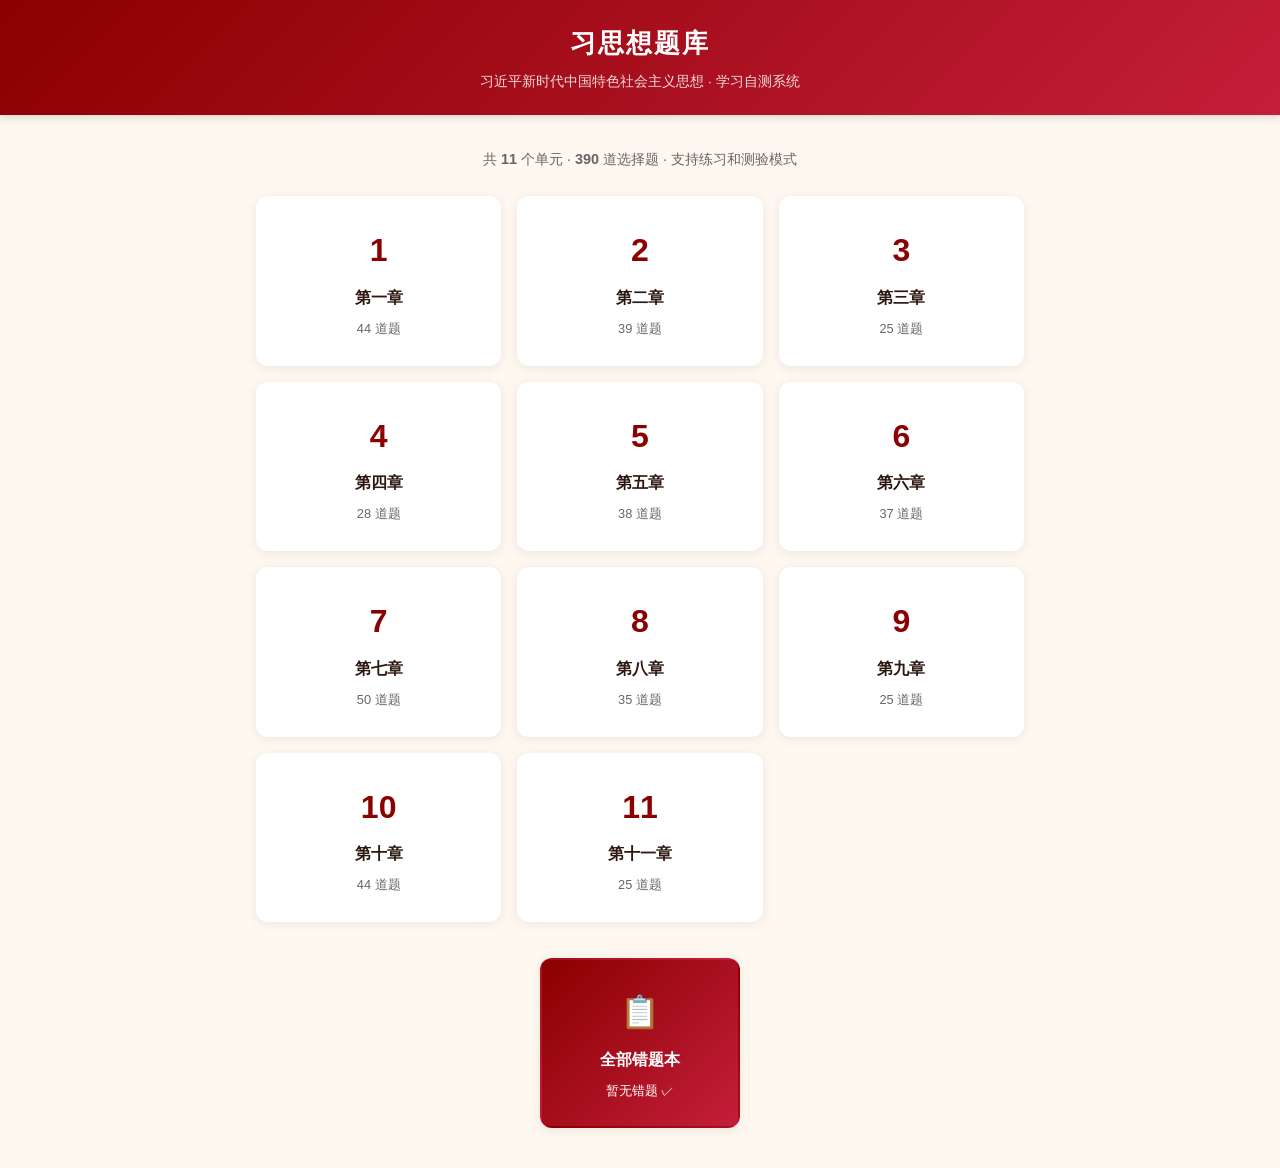
==== 题库/index.html @ 3ada2ca5 "VIP密码保护 + 可收缩标题栏" ====
<!DOCTYPE html>
<html lang="zh-CN">
<head>
<meta charset="UTF-8">
<meta name="viewport" content="width=device-width, initial-scale=1.0">
<title>习思想题库</title>
<link rel="stylesheet" href="css/style.css">
</head>
<body>

<header class="app-header">
  <h1>习思想题库</h1>
  <div class="subtitle">习近平新时代中国特色社会主义思想 · 学习自测系统</div>
</header>

<div class="container">
  <div style="text-align:center;padding:12px 0 4px;color:#666;font-size:0.9rem">
    共 <strong>11</strong> 个单元 · <strong id="total-count">--</strong> 道选择题 · 支持练习和测验模式
  </div>

  <div class="unit-grid" id="unit-grid"></div>

  <div style="text-align:center;margin-top:16px">
    <a href="wrong-book.html?unit=all" class="unit-card special" style="display:inline-block;min-width:200px">
      <div class="unit-num">📋</div>
      <div class="unit-title">全部错题本</div>
      <div class="unit-count" id="wrong-count">查看所有单元的错题</div>
    </a>
  </div>
</div>

<script src="js/data.js"></script>
<script src="js/app.js"></script>
<script>
// Count total questions
let total = 0;
UNITS.forEach(u => total += u.questions.length);
$('#total-count').textContent = total;

// Render unit cards
const grid = $('#unit-grid');
UNITS.forEach(unit => {
  const card = document.createElement('a');
  card.className = 'unit-card';
  card.href = 'unit.html?unit=' + unit.id;
  card.innerHTML = `
    <div class="unit-num">${unit.id}</div>
    <div class="unit-title">${unit.name}</div>
    <div class="unit-count">${unit.questions.length} 道题</div>
  `;
  grid.appendChild(card);
});

// Update wrong count
const allWrong = getAllWrongQuestions();
const wc = $('#wrong-count');
if (allWrong.length > 0) {
  wc.textContent = allWrong.length + ' 道错题待复习';
  wc.style.color = '#ff6b6b';
} else {
  wc.textContent = '暂无错题 ✓';
}
</script>

</body>
</html>
---- 题库/css/style.css ----
/* === 习思想题库系统 - 全局样式 === */

:root {
  --primary: #8B0000;
  --primary-light: #C41E3A;
  --gold: #DAA520;
  --gold-light: #F0E68C;
  --bg: #FFF8F0;
  --card-bg: #FFFFFF;
  --text: #2C1810;
  --text-light: #666;
  --border: #E0D5C1;
  --success: #2E7D32;
  --error: #C62828;
  --shadow: 0 2px 12px rgba(0,0,0,0.08);
  --radius: 12px;
}

* { margin: 0; padding: 0; box-sizing: border-box; }

body {
  font-family: "Microsoft YaHei", "PingFang SC", "Hiragino Sans GB", "Noto Sans SC", sans-serif;
  background: var(--bg);
  color: var(--text);
  min-height: 100vh;
  line-height: 1.8;
  font-size: 17px;
}

/* === Header === */
.app-header {
  background: linear-gradient(135deg, var(--primary), var(--primary-light));
  color: #fff;
  padding: 20px 0;
  text-align: center;
  box-shadow: 0 2px 8px rgba(0,0,0,0.15);
  position: sticky;
  top: 0;
  z-index: 100;
}

.app-header h1 {
  font-size: 1.6rem;
  font-weight: 700;
  letter-spacing: 2px;
}

.app-header .subtitle {
  font-size: 0.85rem;
  opacity: 0.85;
  margin-top: 4px;
}

.header-content {
  display: flex;
  align-items: center;
  justify-content: center;
  gap: 12px;
  padding: 0 16px;
}

.header-toggle {
  background: rgba(255,255,255,0.2);
  border: 1px solid rgba(255,255,255,0.3);
  color: #fff;
  width: 28px; height: 28px;
  border-radius: 50%;
  cursor: pointer;
  font-size: 0.75rem;
  line-height: 1;
  flex-shrink: 0;
  transition: all 0.3s;
}
.header-toggle:hover { background: rgba(255,255,255,0.35); }

.app-header.collapsed { padding: 6px 0; }
.app-header.collapsed h1 { font-size: 1rem; }
.app-header.collapsed .subtitle { display: none; }
.app-header.collapsed .header-toggle { transform: rotate(180deg); }

/* === Navigation === */
.nav-bar {
  display: flex;
  align-items: center;
  gap: 12px;
  padding: 10px 16px;
  background: #fff;
  border-bottom: 1px solid var(--border);
  position: sticky;
  top: 76px;
  z-index: 99;
}

.nav-back {
  color: var(--primary);
  text-decoration: none;
  font-size: 0.95rem;
  display: flex;
  align-items: center;
  gap: 4px;
  cursor: pointer;
  border: none;
  background: none;
  font-family: inherit;
}

.nav-back:hover { opacity: 0.7; }

/* === Container === */
.container {
  max-width: 800px;
  margin: 0 auto;
  padding: 20px 16px 40px;
}

/* === Unit Cards === */
.unit-grid {
  display: grid;
  grid-template-columns: repeat(auto-fill, minmax(220px, 1fr));
  gap: 16px;
  padding: 20px 0;
}

.unit-card {
  background: var(--card-bg);
  border-radius: var(--radius);
  padding: 24px 20px;
  text-align: center;
  box-shadow: var(--shadow);
  cursor: pointer;
  transition: transform 0.2s, box-shadow 0.2s;
  border: 2px solid transparent;
  text-decoration: none;
  color: var(--text);
  display: block;
}

.unit-card:hover {
  transform: translateY(-3px);
  box-shadow: 0 6px 20px rgba(0,0,0,0.12);
  border-color: var(--primary-light);
}

.unit-card .unit-num {
  font-size: 2rem;
  font-weight: 700;
  color: var(--primary);
  margin-bottom: 4px;
}

.unit-card .unit-title {
  font-size: 1rem;
  font-weight: 600;
  margin-bottom: 4px;
}

.unit-card .unit-count {
  font-size: 0.8rem;
  color: var(--text-light);
}

.unit-card.special {
  background: linear-gradient(135deg, var(--primary), var(--primary-light));
  color: #fff;
  border-color: transparent;
}

.unit-card.special .unit-num,
.unit-card.special .unit-title,
.unit-card.special .unit-count {
  color: #fff;
}

/* VIP cards */
.unit-card.vip-card {
  border-color: #B71C1C;
  background: linear-gradient(135deg, #FFF8F8, #FFEBEE);
}
.unit-card.vip-card:hover {
  border-color: #8B0000;
  box-shadow: 0 4px 16px rgba(139, 0, 0, 0.15);
}
.unit-card .vip-num {
  background: linear-gradient(135deg, #8B0000, #C41E3A);
  color: #fff;
}

/* === Mode Selection === */
.mode-select {
  display: flex;
  gap: 12px;
  flex-wrap: wrap;
  margin-bottom: 24px;
}

.mode-btn {
  flex: 1;
  min-width: 120px;
  padding: 14px 20px;
  border: 2px solid var(--border);
  border-radius: var(--radius);
  background: var(--card-bg);
  font-size: 1rem;
  font-weight: 600;
  cursor: pointer;
  transition: all 0.2s;
  text-align: center;
  font-family: inherit;
  color: var(--text);
}

.mode-btn:hover {
  border-color: var(--primary-light);
  background: #FFF5F5;
}

.mode-btn.active {
  background: var(--primary);
  color: #fff;
  border-color: var(--primary);
}

.mode-btn .icon { font-size: 1.4rem; display: block; margin-bottom: 4px; }

/* === Question Card === */
.question-card {
  background: var(--card-bg);
  border-radius: var(--radius);
  padding: 24px;
  margin-bottom: 16px;
  box-shadow: var(--shadow);
}

.question-num {
  display: inline-block;
  background: var(--primary);
  color: #fff;
  padding: 4px 12px;
  border-radius: 20px;
  font-size: 0.85rem;
  margin-bottom: 12px;
}

.question-text {
  font-size: 1.1rem;
  font-weight: 500;
  margin-bottom: 20px;
  line-height: 1.8;
}

/* === Options === */
.options-list {
  list-style: none;
}

.option-item {
  display: flex;
  align-items: flex-start;
  gap: 12px;
  padding: 14px 16px;
  margin-bottom: 10px;
  border: 2px solid var(--border);
  border-radius: 10px;
  cursor: pointer;
  transition: all 0.2s;
  user-select: none;
}

.option-item:hover {
  background: #FFF5F5;
  border-color: var(--primary-light);
}

.option-item.selected {
  background: #FFF0F0;
  border-color: var(--primary);
}

.option-item.correct {
  background: #E8F5E9;
  border-color: var(--success);
  color: #1B5E20;
}

.option-item.wrong {
  background: #FFEBEE;
  border-color: var(--error);
  color: #B71C1C;
}

.option-item.disabled {
  pointer-events: none;
  opacity: 0.85;
}

.option-letter {
  width: 32px;
  height: 32px;
  border-radius: 50%;
  background: #F5F5F5;
  display: flex;
  align-items: center;
  justify-content: center;
  font-weight: 700;
  font-size: 0.9rem;
  flex-shrink: 0;
}

.option-item.selected .option-letter { background: var(--primary); color: #fff; }
.option-item.correct .option-letter { background: var(--success); color: #fff; }
.option-item.wrong .option-letter { background: var(--error); color: #fff; }

.option-text { flex: 1; padding-top: 4px; }

/* === Feedback === */
.feedback {
  padding: 12px 16px;
  border-radius: 8px;
  margin-top: 16px;
  font-weight: 600;
  display: none;
}

.feedback.show { display: block; }

.feedback.correct-fb {
  background: #E8F5E9;
  color: #2E7D32;
  border-left: 4px solid var(--success);
}

.feedback.wrong-fb {
  background: #FFEBEE;
  color: #C62828;
  border-left: 4px solid var(--error);
}

/* === Bottom Bar === */
.bottom-bar {
  display: flex;
  justify-content: space-between;
  align-items: center;
  padding: 16px 0;
  gap: 12px;
}

.btn {
  display: inline-flex;
  align-items: center;
  justify-content: center;
  gap: 6px;
  padding: 12px 28px;
  border: none;
  border-radius: 8px;
  font-size: 1rem;
  font-weight: 600;
  cursor: pointer;
  transition: all 0.2s;
  font-family: inherit;
}

.btn-primary {
  background: var(--primary);
  color: #fff;
}

.btn-primary:hover { background: var(--primary-light); }

.btn-outline {
  background: #fff;
  color: var(--primary);
  border: 2px solid var(--primary);
}

.btn-outline:hover { background: #FFF5F5; }

.btn:disabled {
  opacity: 0.5;
  cursor: not-allowed;
}

/* === Progress Bar === */
.progress-bar {
  width: 100%;
  height: 6px;
  background: var(--border);
  border-radius: 3px;
  margin-bottom: 20px;
  overflow: hidden;
}

.progress-fill {
  height: 100%;
  background: linear-gradient(90deg, var(--primary), var(--primary-light));
  border-radius: 3px;
  transition: width 0.3s;
}

.progress-text {
  text-align: center;
  font-size: 0.85rem;
  color: var(--text-light);
  margin-bottom: 12px;
}

/* === Result Summary === */
.result-card {
  background: var(--card-bg);
  border-radius: var(--radius);
  padding: 32px;
  text-align: center;
  box-shadow: var(--shadow);
  margin-bottom: 20px;
}

.result-score {
  font-size: 4rem;
  font-weight: 700;
  color: var(--primary);
  margin: 16px 0;
}

.result-detail {
  display: grid;
  grid-template-columns: repeat(3, 1fr);
  gap: 12px;
  margin: 20px 0;
}

.result-item {
  padding: 12px;
  border-radius: 8px;
  background: #F8F8F8;
}

.result-item .num {
  font-size: 1.5rem;
  font-weight: 700;
}

.result-item .label {
  font-size: 0.9rem;
  color: var(--text-light);
}

/* === Sidebar === */
.layout {
  display: flex;
  gap: 20px;
  max-width: 1100px;
  margin: 0 auto;
  padding: 20px 16px 40px;
}

.main-area {
  flex: 1;
  min-width: 0;
}

.sidebar {
  width: 260px;
  flex-shrink: 0;
  position: sticky;
  top: 140px;
  align-self: flex-start;
  max-height: calc(100vh - 160px);
  overflow-y: auto;
  background: var(--card-bg);
  border-radius: var(--radius);
  box-shadow: var(--shadow);
  padding: 12px;
  transition: width 0.3s;
}

.sidebar.collapsed {
  width: 44px;
  padding: 8px;
}

.sidebar-toggle {
  display: flex;
  align-items: center;
  justify-content: space-between;
  cursor: pointer;
  padding: 4px 0 8px;
  font-weight: 700;
  font-size: 0.95rem;
  color: var(--primary);
  user-select: none;
}

.sidebar.collapsed .sidebar-toggle span { display: none; }
.sidebar.collapsed .sidebar-grid { display: none; }

.sidebar-grid {
  display: grid;
  grid-template-columns: repeat(5, 1fr);
  gap: 6px;
}

.sidebar-num {
  aspect-ratio: 1;
  display: flex;
  align-items: center;
  justify-content: center;
  border-radius: 6px;
  cursor: pointer;
  font-size: 0.82rem;
  font-weight: 600;
  border: 2px solid var(--border);
  transition: all 0.15s;
  background: #fafafa;
}

.sidebar-num:hover { border-color: var(--primary-light); background: #FFF5F5; }
.sidebar-num.current { background: var(--primary); color: #fff; border-color: var(--primary); }
.sidebar-num.answered { background: #E8F5E9; border-color: var(--success); color: #2E7D32; }
.sidebar-num.skipped { background: #FFF8E1; border-color: #F9A825; color: #F57F17; }

.sidebar-legend {
  display: flex;
  gap: 12px;
  margin-top: 8px;
  font-size: 0.75rem;
  flex-wrap: wrap;
}

.sidebar-legend span { display: flex; align-items: center; gap: 3px; }

.legend-dot {
  width: 12px; height: 12px; border-radius: 3px; display: inline-block;
}
.legend-dot.cur { background: var(--primary); }
.legend-dot.ans { background: #E8F5E9; border: 1px solid var(--success); }
.legend-dot.skip { background: #FFF8E1; border: 1px solid #F9A825; }
.legend-dot.unans { background: #fafafa; border: 1px solid var(--border); }

/* === Multi-select checkmark === */
.option-item .checkmark {
  width: 20px; height: 20px;
  border: 2px solid #ccc;
  border-radius: 4px;
  display: flex; align-items: center; justify-content: center;
  flex-shrink: 0;
  transition: all 0.2s;
  margin-right: 4px;
}

.option-item.selected .checkmark {
  background: var(--primary);
  border-color: var(--primary);
}

.option-item.selected .checkmark::after {
  content: '✓';
  color: #fff;
  font-size: 0.8rem;
  font-weight: 700;
}

.option-item.correct .checkmark {
  background: var(--success);
  border-color: var(--success);
}

.option-item.correct .checkmark::after {
  content: '✓';
  color: #fff;
  font-size: 0.8rem;
}

.option-item.wrong .checkmark {
  background: var(--error);
  border-color: var(--error);
}

/* === Question type badge === */
.type-badge {
  display: inline-block;
  padding: 2px 10px;
  border-radius: 12px;
  font-size: 0.8rem;
  font-weight: 600;
  margin-left: 8px;
}

.type-badge.single { background: #E3F2FD; color: #1565C0; }
.type-badge.multi { background: #FCE4EC; color: #C62828; }

/* === Sidebar responsive === */
@media (max-width: 768px) {
  .layout { flex-direction: column; }
  .sidebar {
    position: static;
    width: 100% !important;
    max-height: none;
    order: -1;
  }
  .sidebar-grid { grid-template-columns: repeat(8, 1fr); }
  .sidebar.collapsed .sidebar-grid { display: grid; }
}

/* === Wrong Book === */
.wrong-list {
  list-style: none;
}

.wrong-item {
  background: var(--card-bg);
  border-radius: var(--radius);
  padding: 16px 20px;
  margin-bottom: 10px;
  box-shadow: var(--shadow);
  cursor: pointer;
  transition: all 0.2s;
  display: flex;
  align-items: center;
  gap: 12px;
}

.wrong-item:hover {
  background: #FFF5F5;
  transform: translateX(4px);
}

.wrong-item .w-icon {
  font-size: 1.5rem;
  flex-shrink: 0;
}

.wrong-item .w-info {
  flex: 1;
  min-width: 0;
}

.wrong-item .w-title {
  font-weight: 500;
  white-space: nowrap;
  overflow: hidden;
  text-overflow: ellipsis;
}

.wrong-item .w-meta {
  font-size: 0.8rem;
  color: var(--text-light);
  margin-top: 2px;
}

.wrong-item .w-count {
  background: var(--error);
  color: #fff;
  padding: 4px 10px;
  border-radius: 20px;
  font-size: 0.8rem;
  font-weight: 600;
}

/* === Empty State === */
.empty-state {
  text-align: center;
  padding: 60px 20px;
  color: var(--text-light);
}

.empty-state .icon { font-size: 4rem; margin-bottom: 16px; }

.empty-state p { font-size: 1rem; }

/* === Score Badge === */
.score-badge {
  display: inline-flex;
  align-items: center;
  gap: 6px;
  padding: 8px 16px;
  border-radius: 20px;
  font-weight: 700;
  font-size: 0.95rem;
}

.score-badge.excellent { background: #E8F5E9; color: #2E7D32; }
.score-badge.good { background: #FFF3E0; color: #E65100; }
.score-badge.poor { background: #FFEBEE; color: #C62828; }

/* === Review Mode === */
.review-header {
  display: flex;
  justify-content: space-between;
  align-items: center;
  margin-bottom: 20px;
  flex-wrap: wrap;
  gap: 10px;
}

.btn-sm {
  padding: 8px 16px;
  font-size: 0.85rem;
  border-radius: 6px;
}

.btn-danger {
  background: var(--error);
  color: #fff;
}

.btn-danger:hover { opacity: 0.85; }

/* === Timer === */
.timer {
  font-size: 1.2rem;
  font-weight: 700;
  color: var(--primary);
  display: flex;
  align-items: center;
  gap: 6px;
}

/* === Responsive === */
@media (max-width: 600px) {
  .container { padding: 12px 10px 30px; }
  .unit-grid { grid-template-columns: repeat(2, 1fr); gap: 10px; }
  .unit-card { padding: 16px 12px; }
  .unit-card .unit-num { font-size: 1.5rem; }
  .question-card { padding: 16px; }
  .question-text { font-size: 1rem; }
  .mode-btn { padding: 10px 14px; font-size: 0.9rem; }
  .result-detail { grid-template-columns: 1fr; }
  .app-header h1 { font-size: 1.3rem; }
}

@media print {
  .app-header, .nav-bar, .bottom-bar, .mode-select { display: none; }
  .question-card { break-inside: avoid; box-shadow: none; border: 1px solid #ddd; }
}
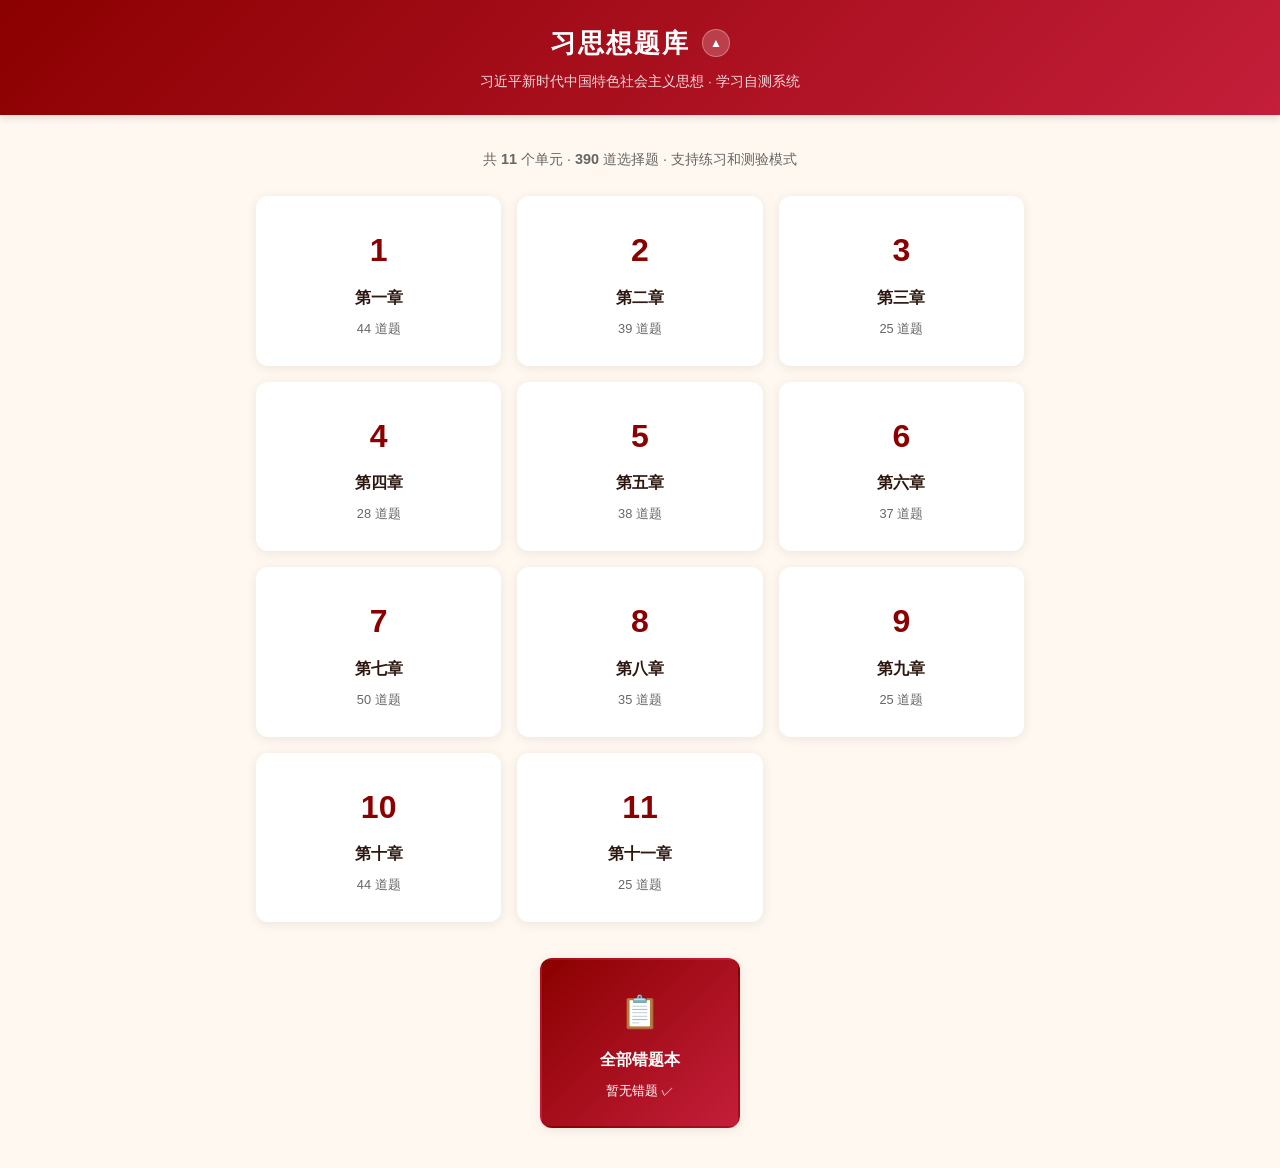
==== commit fbea788f: "恢复标题栏收缩功能：unit/wrong-book/index页面添加toggleHeader" ====
--- a/题库/index.html
+++ b/题库/index.html
@@ -8,8 +8,11 @@
 </head>
 <body>
 
-<header class="app-header">
-  <h1>习思想题库</h1>
+<header class="app-header" id="app-header">
+  <div class="header-content">
+    <h1>习思想题库</h1>
+    <button class="header-toggle" onclick="toggleHeader()" title="收缩标题栏">▲</button>
+  </div>
   <div class="subtitle">习近平新时代中国特色社会主义思想 · 学习自测系统</div>
 </header>
 
@@ -32,6 +35,11 @@
 <script src="js/data.js"></script>
 <script src="js/app.js"></script>
 <script>
+function toggleHeader() {
+  const header = document.getElementById('app-header');
+  header.classList.toggle('collapsed');
+}
+
 // Count total questions
 let total = 0;
 UNITS.forEach(u => total += u.questions.length);
@@ -43,10 +51,18 @@
   const card = document.createElement('a');
   card.className = 'unit-card';
   card.href = 'unit.html?unit=' + unit.id;
+  const progress = loadUnitProgress(unit.id);
+  let progressHTML = '';
+  if (progress && progress.userAnswers && Object.keys(progress.userAnswers).length > 0) {
+    const answeredCount = Object.keys(progress.submittedQuestions || {}).length;
+    const totalCount = unit.questions.length;
+    const modeLabel = progress.mode === 'test' ? '测验中' : progress.mode === 'wrong' ? '错题复习中' : '练习中';
+    progressHTML = `<div class="unit-progress">📌 ${modeLabel} · 已答${answeredCount}/${totalCount}题</div>`;
+  }
   card.innerHTML = `
     <div class="unit-num">${unit.id}</div>
     <div class="unit-title">${unit.name}</div>
-    <div class="unit-count">${unit.questions.length} 道题</div>
+    <div class="unit-count">${unit.questions.length} 道题${progressHTML}</div>
   `;
   grid.appendChild(card);
 });
--- a/题库/css/style.css
+++ b/题库/css/style.css
@@ -91,6 +91,8 @@
   z-index: 99;
 }
 
+.nav-bar.collapsed { display: none; }
+
 .nav-back {
   color: var(--primary);
   text-decoration: none;
@@ -157,6 +159,14 @@
 .unit-card .unit-count {
   font-size: 0.8rem;
   color: var(--text-light);
+}
+
+.unit-progress {
+  display: block;
+  margin-top: 6px;
+  font-size: 0.75rem;
+  color: #E65100;
+  font-weight: 600;
 }
 
 .unit-card.special {
@@ -489,7 +499,7 @@
   user-select: none;
 }
 
-.sidebar.collapsed .sidebar-toggle span { display: none; }
+.sidebar.collapsed .sidebar-label { display: none; }
 .sidebar.collapsed .sidebar-grid { display: none; }
 
 .sidebar-grid {
@@ -534,6 +544,45 @@
 .legend-dot.ans { background: #E8F5E9; border: 1px solid var(--success); }
 .legend-dot.skip { background: #FFF8E1; border: 1px solid #F9A825; }
 .legend-dot.unans { background: #fafafa; border: 1px solid var(--border); }
+
+/* === Section Header in Sidebar === */
+.sidebar-section {
+  grid-column: 1 / -1;
+  font-size: 0.75rem;
+  font-weight: 700;
+  color: var(--primary);
+  padding: 8px 0 2px;
+  margin-top: 4px;
+  border-top: 1px dashed var(--border);
+  text-align: center;
+}
+
+.sidebar-section:first-child {
+  border-top: none;
+  margin-top: 0;
+}
+
+/* === Section Info Bar === */
+.section-info {
+  display: flex;
+  align-items: center;
+  gap: 8px;
+  padding: 8px 16px;
+  margin-bottom: 12px;
+  background: var(--card-bg);
+  border-radius: 8px;
+  border: 1px solid var(--border);
+  font-size: 0.85rem;
+  font-weight: 600;
+  color: var(--primary);
+}
+
+.section-info .section-dot {
+  width: 10px;
+  height: 10px;
+  border-radius: 50%;
+  background: var(--primary);
+}
 
 /* === Multi-select checkmark === */
 .option-item .checkmark {
@@ -586,6 +635,7 @@
 
 .type-badge.single { background: #E3F2FD; color: #1565C0; }
 .type-badge.multi { background: #FCE4EC; color: #C62828; }
+.type-badge.judge { background: #E8F5E9; color: #2E7D32; }
 
 /* === Sidebar responsive === */
 @media (max-width: 768px) {
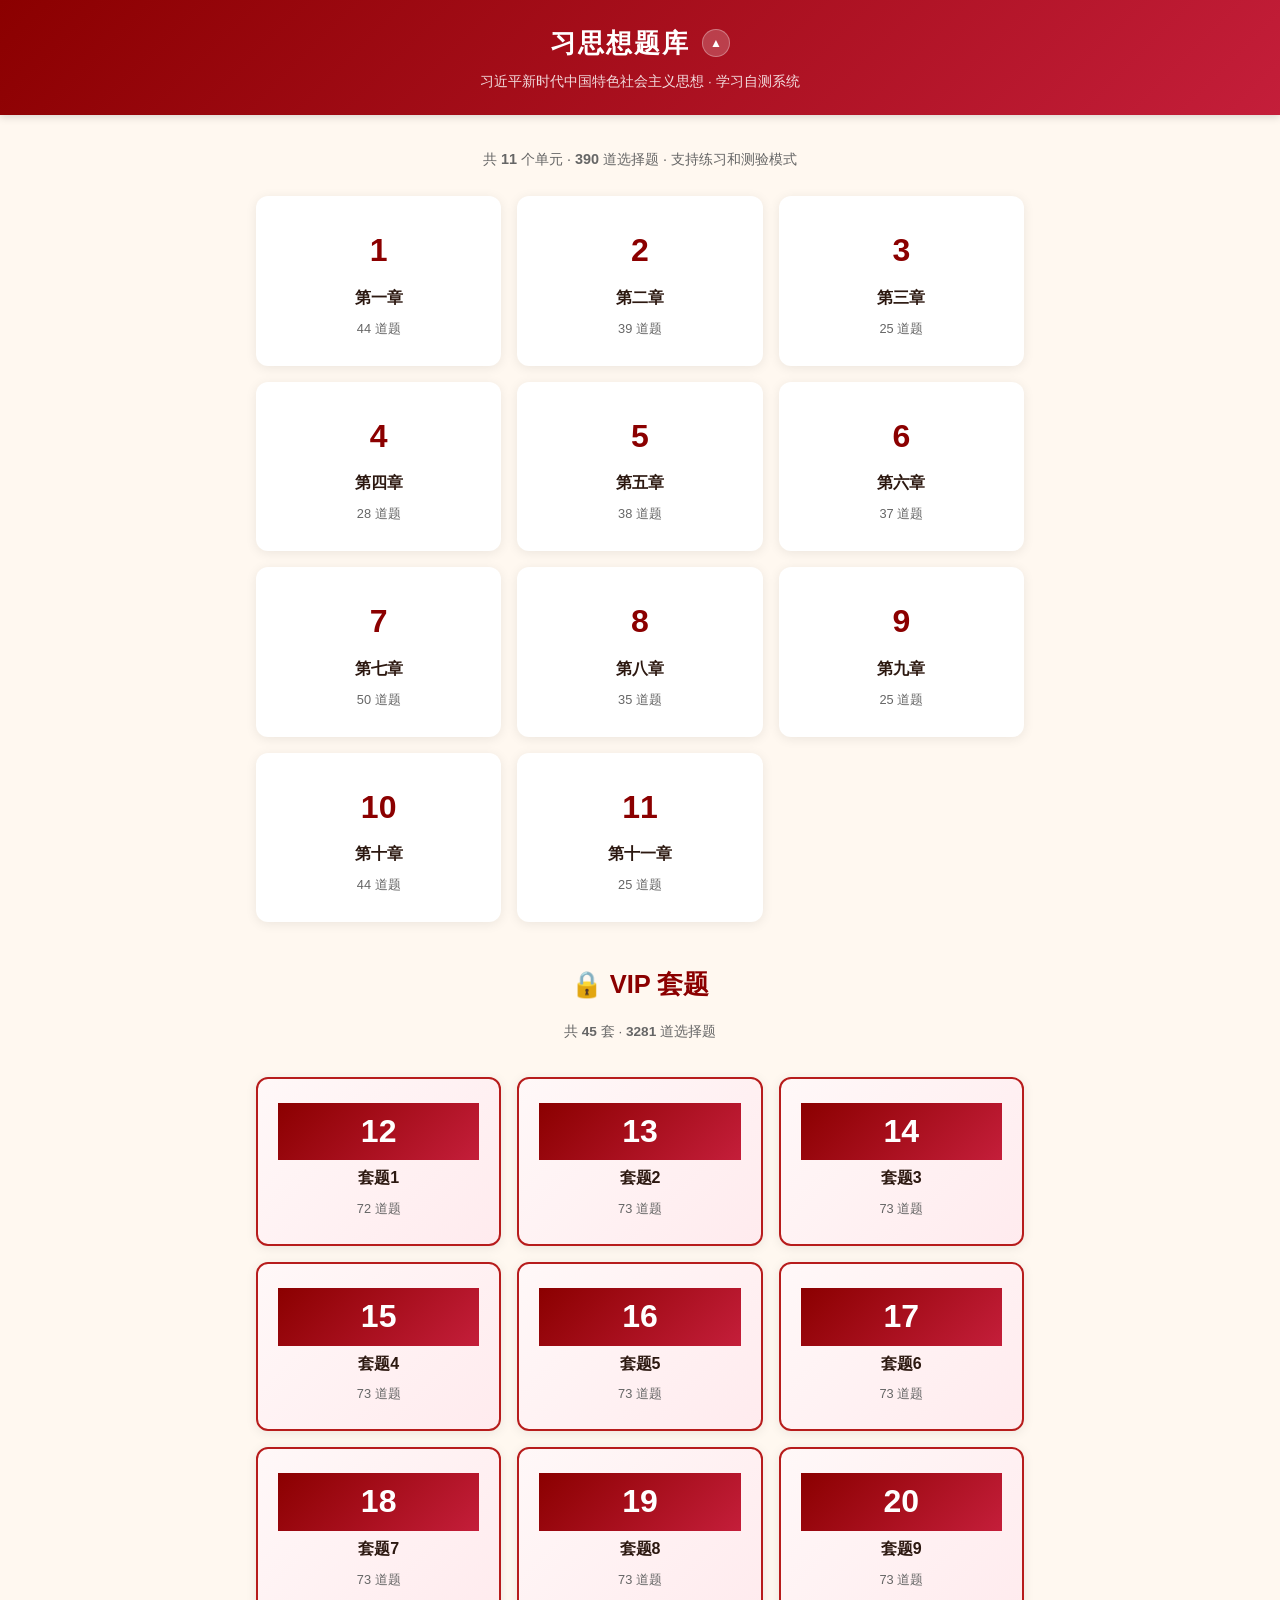
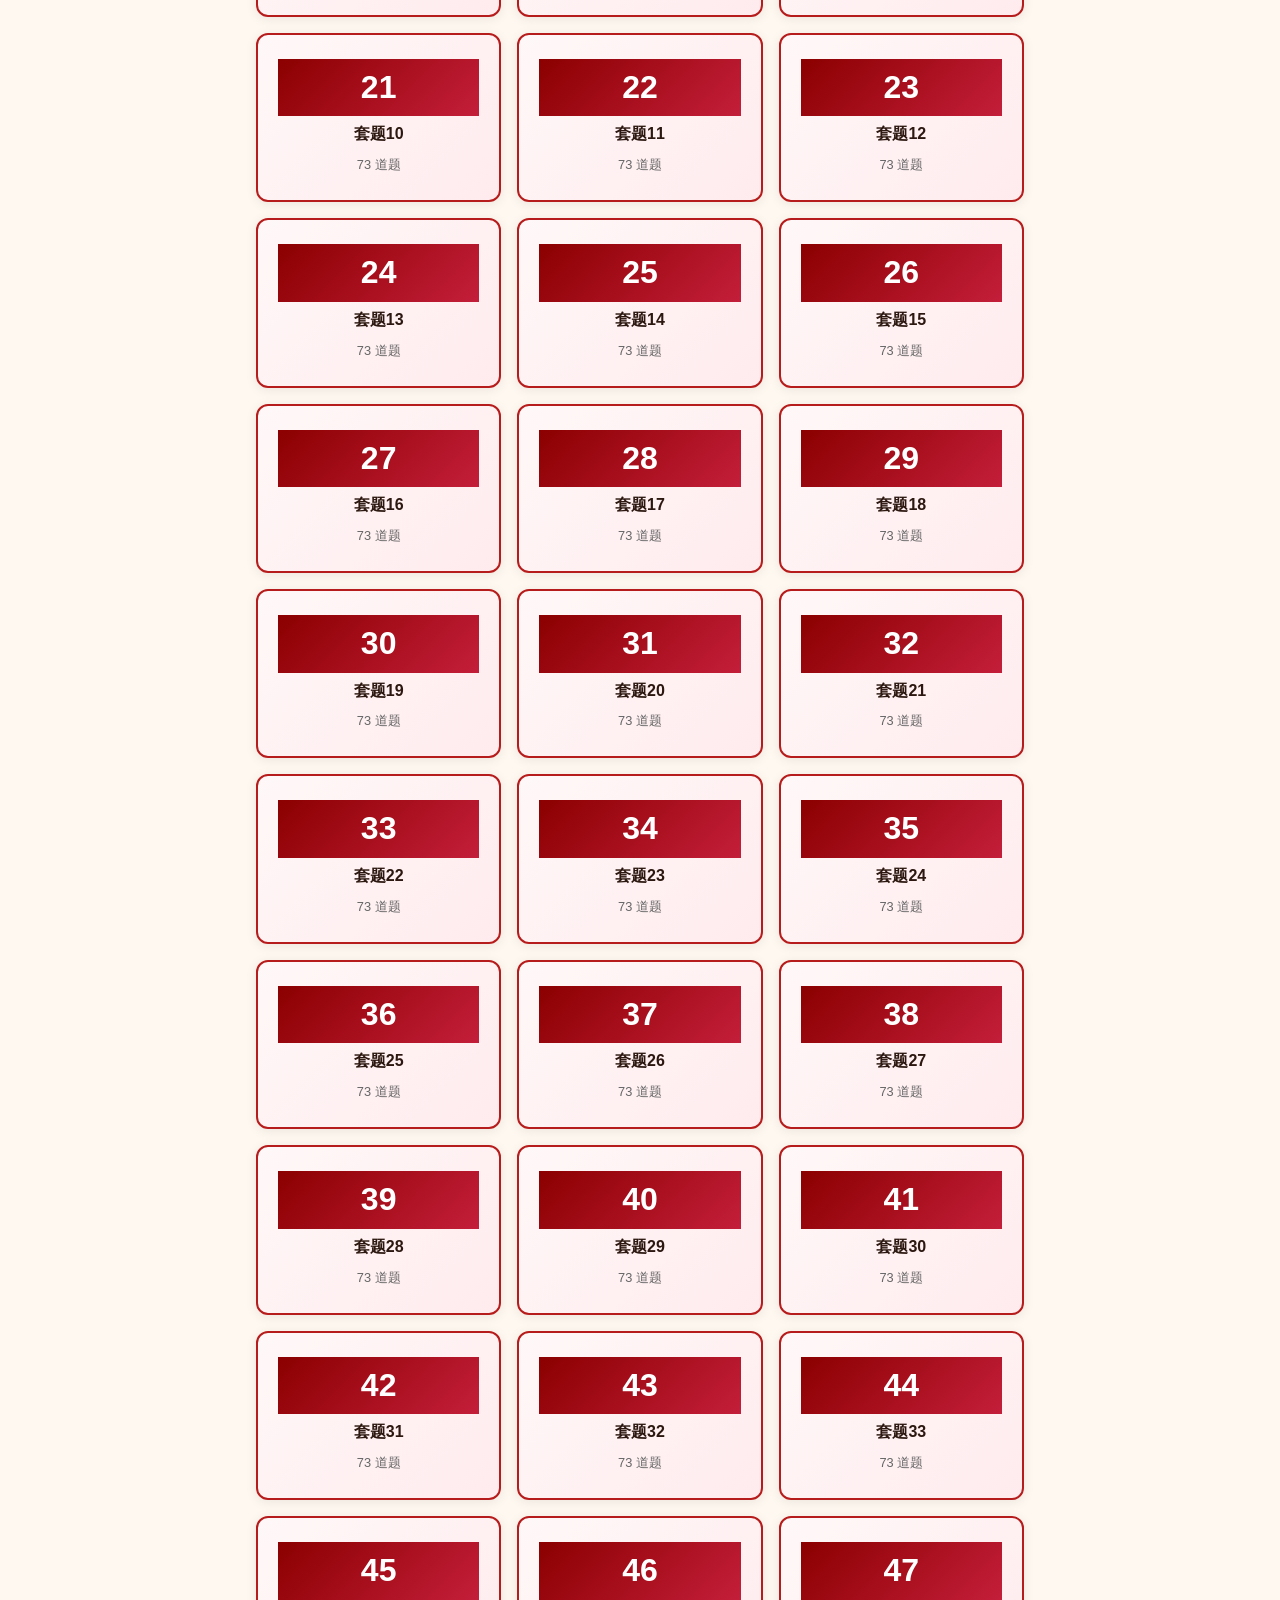
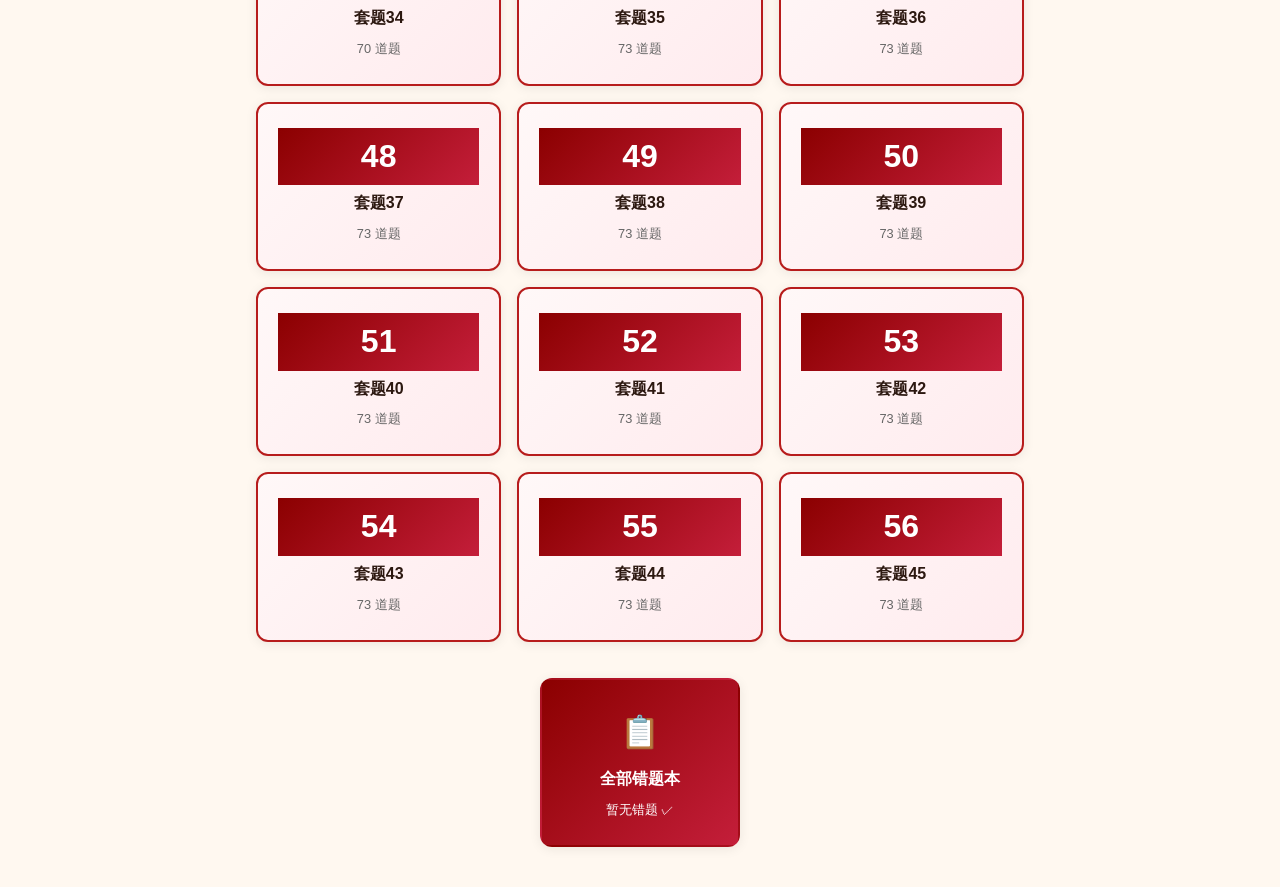
==== commit 1b2866d3: "修复VIP功能：多页面版题库添加VIP套题支持 - 题库/vip_data.js: VIP数据文件（45套3281题） - 题库/js/app.js: 添加VIP密码门控、findUnit双查 - 题" ====
--- a/题库/index.html
+++ b/题库/index.html
@@ -23,6 +23,12 @@
 
   <div class="unit-grid" id="unit-grid"></div>
 
+  <div style="text-align:center;margin-top:20px" id="vip-section">
+    <h2 style="color:#8B0000;margin-bottom:12px">🔒 VIP 套题</h2>
+    <div style="color:#666;font-size:0.85rem;margin-bottom:12px">共 <strong>45</strong> 套 · <strong id="vip-total-count">--</strong> 道选择题</div>
+    <div class="unit-grid" id="vip-grid"></div>
+  </div>
+
   <div style="text-align:center;margin-top:16px">
     <a href="wrong-book.html?unit=all" class="unit-card special" style="display:inline-block;min-width:200px">
       <div class="unit-num">📋</div>
@@ -34,6 +40,7 @@
 
 <script src="js/data.js"></script>
 <script src="js/app.js"></script>
+<script src="vip_data.js"></script>
 <script>
 function toggleHeader() {
   const header = document.getElementById('app-header');
@@ -67,6 +74,44 @@
   grid.appendChild(card);
 });
 
+// Render VIP cards
+if (typeof VIP_UNITS !== 'undefined' && VIP_UNITS.length > 0) {
+  let vipTotal = 0;
+  VIP_UNITS.forEach(u => vipTotal += u.questions.length);
+  $('#vip-total-count').textContent = vipTotal;
+
+  const vipGrid = $('#vip-grid');
+  VIP_UNITS.forEach(unit => {
+    const card = document.createElement('a');
+    card.className = 'unit-card vip-card';
+    if (isVipUnlocked()) {
+      card.href = 'unit.html?unit=' + unit.id;
+    } else {
+      card.style.cursor = 'pointer';
+      card.addEventListener('click', function(e) {
+        e.preventDefault();
+        promptVipPassword(function() {
+          window.location.href = 'unit.html?unit=' + unit.id;
+        });
+      });
+    }
+    const progress = loadUnitProgress(unit.id);
+    let progressHTML = '';
+    if (progress && progress.userAnswers && Object.keys(progress.userAnswers).length > 0) {
+      const answeredCount = Object.keys(progress.submittedQuestions || {}).length;
+      const totalCount = unit.questions.length;
+      const modeLabel = progress.mode === 'test' ? '测验中' : progress.mode === 'wrong' ? '错题复习中' : '练习中';
+      progressHTML = `<div class="unit-progress">📌 ${modeLabel} · 已答${answeredCount}/${totalCount}题</div>`;
+    }
+    card.innerHTML = `
+      <div class="unit-num vip-num">${unit.id}</div>
+      <div class="unit-title">${unit.name}</div>
+      <div class="unit-count">${unit.questions.length} 道题${progressHTML}</div>
+    `;
+    vipGrid.appendChild(card);
+  });
+}
+
 // Update wrong count
 const allWrong = getAllWrongQuestions();
 const wc = $('#wrong-count');
